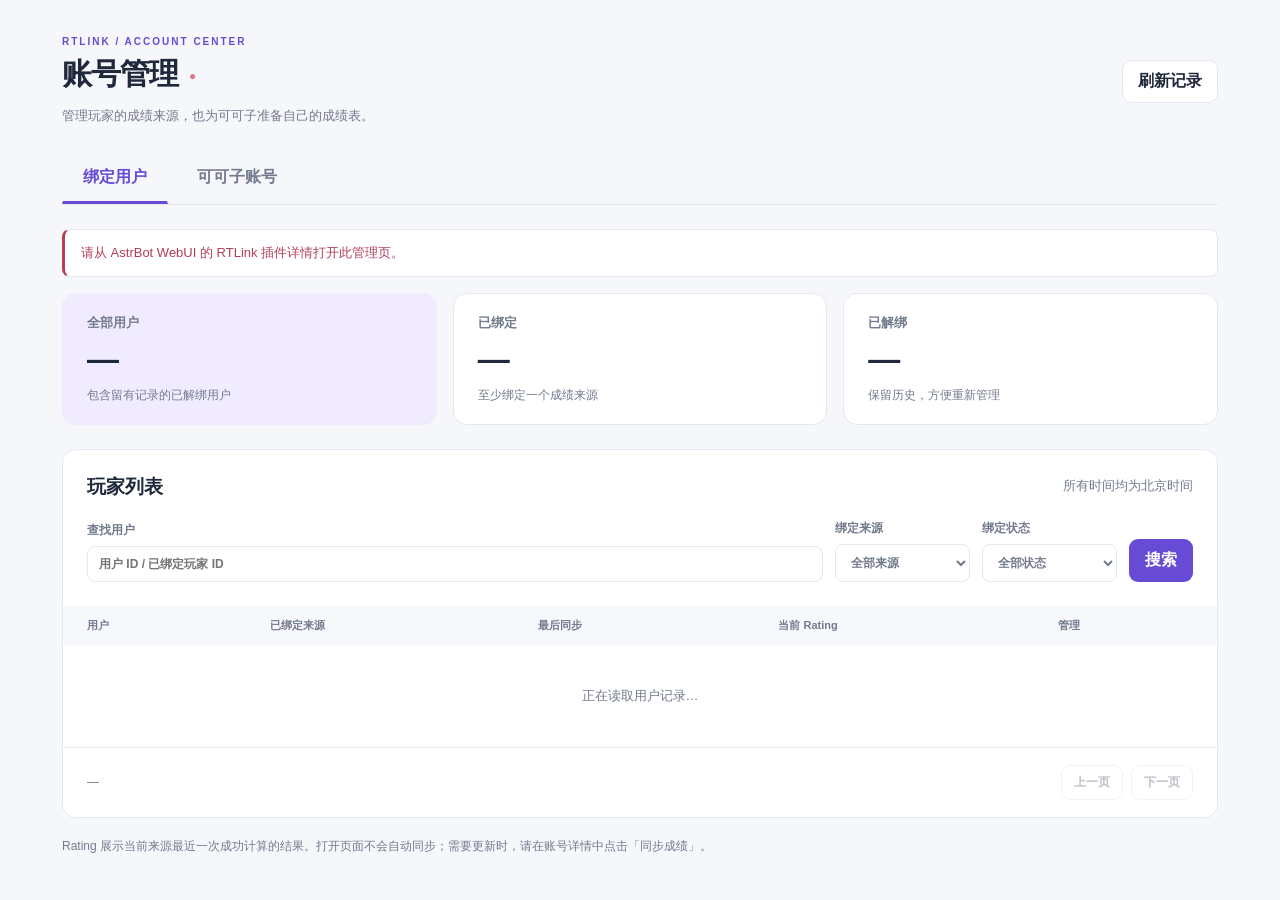
==== pages/manage/index.html @ 7ce9bfbc "feat: 添加可可子独立成绩与账号管理页 为可可子保存独立的菌菌与 Sakura 绑定，并通过 target 参数区分 AI 与发言者成绩；新增登录态管理页，汇总用户来源、同步时间、Rating，支" ====
<!doctype html>
<html lang="zh-CN">
<head>
  <meta charset="utf-8">
  <meta name="viewport" content="width=device-width, initial-scale=1">
  <title>用户与可可子账号管理</title>
  <link rel="stylesheet" href="./style.css">
</head>
<body>
  <main>
    <header class="heading">
      <div><p class="eyebrow">RTLINK / ACCOUNT CENTER</p><h1>账号管理<span class="dot">●</span></h1><p class="muted">管理玩家的成绩来源，也为可可子准备自己的成绩表。</p></div>
      <button id="refresh" type="button" class="secondary">刷新记录</button>
    </header>
    <nav aria-label="账号管理导航">
      <button id="tab-users" type="button" aria-current="page">绑定用户</button>
      <button id="tab-bot" type="button">可可子账号</button>
    </nav>
    <p id="notice" role="status" aria-live="polite" hidden></p>
    <section id="users-panel" aria-labelledby="tab-users">
      <div class="stats">
        <article><span>全部用户</span><strong id="stat-total">—</strong><small>包含留有记录的已解绑用户</small></article>
        <article><span>已绑定</span><strong id="stat-bound">—</strong><small>至少绑定一个成绩来源</small></article>
        <article><span>已解绑</span><strong id="stat-unbound">—</strong><small>保留历史，方便重新管理</small></article>
      </div>
      <section class="panel">
        <div class="section-title"><h2>玩家列表</h2><span class="muted">所有时间均为北京时间</span></div>
        <form id="filters" class="filters">
          <label class="search">查找用户<input id="search" type="search" placeholder="用户 ID / 已绑定玩家 ID" maxlength="100"></label>
          <label>绑定来源<select id="source"><option value="">全部来源</option value="kinoko">菌菌</option><option value="sakura">SakuraBot</option></select></label>
          <label>绑定状态<select id="status"><option value="all">全部状态</option><option value="bound">已绑定</option><option value="unbound">已解绑</option></select></label>
          <button type="submit">搜索</button>
        </form>
        <div class="table-wrap"><table><thead><tr><th>用户</th><th>已绑定来源</th><th>最后同步</th><th>当前 Rating</th><th>管理</th></tr></thead><tbody id="users-body"><tr><td colspan="5" class="empty">正在读取用户记录…</td></tr></tbody></table></div>
        <footer class="pagination"><span id="page-info">—</span><div><button id="previous" type="button" class="secondary" disabled>上一页</button><button id="next" type="button" class="secondary" disabled>下一页</button></div></footer>
      </section>
    </section>
    <section id="bot-panel" aria-labelledby="tab-bot" hidden>
      <div class="bot-intro"><div class="avatar">可</div><div><p class="eyebrow">KOKO / AI PLAYER</p><h2>可可子的成绩表</h2><p class="muted">独立保存两个来源的账号。AI 可以查询自己的成绩、Rating 和练习建议。</p></div></div>
      <div id="bot-account" class="account-content"><p class="empty">正在读取可可子账号…</p></div>
    </section>
    <p class="footnote">Rating 展示当前来源最近一次成功计算的结果。打开页面不会自动同步；需要更新时，请在账号详情中点击「同步成绩」。</p>
  </main>
  <dialog id="account-dialog" aria-labelledby="dialog-title">
    <div class="dialog-heading"><div><p class="eyebrow">PLAYER ACCOUNT</p><h2 id="dialog-title">用户详情</h2></div><button id="close-dialog" type="button" class="secondary">关闭</button></div>
    <p id="dialog-notice" role="status" hidden></p>
    <div id="dialog-content" class="account-content"></div>
  </dialog>
  <script type="module" src="./app.js"></script>
</body>
</html>
---- pages/manage/style.css ----
:root{font-family:Inter,"Segoe UI","Microsoft YaHei",sans-serif;color:#20283b;background:#f6f7fb;--surface:#fff;--soft:#f7f8fc;--line:#e6e8f1;--muted:#727a8d;--accent:#684bd4;--tint:#f0ebff;--danger:#b63e55;color-scheme:light}
:root[data-theme=dark]{color:#e6e8f1;background:#151722;--surface:#202330;--soft:#282b39;--line:#363b4e;--muted:#a7aec1;--accent:#bba5ff;--tint:#373047;--danger:#ffa3b5;color-scheme:dark}
*{box-sizing:border-box}body{margin:0}main{max-width:1220px;margin:auto;padding:36px 32px 24px}h1,h2,h3,p{margin:0}h1{font-size:30px;font-weight:750;letter-spacing:-1px;margin:7px 0 10px}h2{font-size:19px}h3{font-size:18px}button,input,select{font:inherit}button{border:1px solid transparent;border-radius:9px;background:var(--accent);color:var(--surface);padding:10px 15px;font-weight:600;cursor:pointer;white-space:nowrap}button:hover{filter:brightness(.95)}button:disabled{opacity:.48;cursor:default}button.secondary{background:var(--surface);color:inherit;border-color:var(--line)}button.danger{background:transparent;color:var(--danger);border-color:var(--line)}button:focus-visible,summary:focus-visible{outline:3px solid var(--accent);outline-offset:3px}input,select{width:100%;background:var(--surface);color:inherit;border:1px solid var(--line);border-radius:8px;padding:10px 11px;min-width:0}input:focus,select:focus{outline:2px solid var(--accent);outline-offset:1px}input[type=password]{font-family:monospace}label{display:grid;gap:7px;font-size:12px;font-weight:600;color:var(--muted)}small{font-size:12px;color:var(--muted)}.muted,.footnote{color:var(--muted);font-size:13px;line-height:1.7}.eyebrow{font-size:10px;letter-spacing:2px;font-weight:750;color:var(--accent)}.heading{display:flex;justify-content:space-between;align-items:center;gap:20px}.dot{color:#e27990;font-size:12px;margin-left:11px;vertical-align:middle}nav{display:flex;gap:8px;border-bottom:1px solid var(--line);margin:26px 0 24px}nav button{border-radius:0;background:none;color:var(--muted);border-bottom:3px solid transparent;padding:13px 20px}nav [aria-current=page]{color:var(--accent);border-bottom-color:var(--accent)}.stats{display:grid;grid-template-columns:repeat(3,1fr);gap:16px;margin-bottom:24px}.stats article,.panel,.source-card{background:var(--surface);border:1px solid var(--line);border-radius:14px}.stats article{padding:20px 24px;display:grid;gap:9px}.stats span{font-size:13px;font-weight:600;color:var(--muted)}.stats strong{font-size:32px;font-weight:650;font-variant-numeric:tabular-nums}.stats article:first-child{background:var(--tint);border-color:transparent}.section-title{display:flex;align-items:center;justify-content:space-between;gap:12px;padding:24px 24px 0}.filters{display:flex;gap:12px;align-items:end;padding:20px 24px 24px}.filters .search{flex:1}.filters select{min-width:135px}.table-wrap{overflow-x:auto}table{border-collapse:collapse;width:100%;font-size:13px;text-align:left;white-space:nowrap}th{background:var(--soft);padding:12px 24px;color:var(--muted);font-size:11px;font-weight:600}td{padding:18px 24px;border-bottom:1px solid var(--line);vertical-align:middle}td small{display:block;line-height:1.7}td .name{font-weight:650;font-variant-numeric:tabular-nums}td .rating{font-size:23px;font-weight:650;color:var(--accent);font-variant-numeric:tabular-nums}.chip{display:inline-block;border-radius:6px;background:var(--tint);color:var(--accent);font-size:11px;padding:5px 8px;margin:2px 6px 2px 0;font-weight:600}.chip.quiet{color:var(--muted);background:var(--soft)}.chip.sakura{background:#fbeef3;color:#b44a74}:root[data-theme=dark] .chip.sakura{background:#442b3a;color:#eda6c5}.pagination{display:flex;justify-content:space-between;align-items:center;padding:17px 24px;color:var(--muted);font-size:12px;gap:12px}.pagination div{display:flex;gap:8px}.pagination button{padding:8px 12px}.empty{text-align:center;padding:42px 20px;color:var(--muted)}.footnote{font-size:12px;margin-top:18px}.bot-intro{display:flex;gap:20px;align-items:center;margin:30px 0}.bot-intro h2{font-size:25px;margin:8px 0}.avatar{flex-shrink:0;background:var(--tint);color:var(--accent);font-weight:700;font-size:30px;width:80px;height:80px;border-radius:25px;display:grid;place-items:center}.account-summary{background:var(--tint);padding:18px 22px;border-radius:12px;margin-bottom:18px;display:flex;align-items:center;gap:16px;flex-wrap:wrap}.account-summary strong{font-size:27px;color:var(--accent);font-variant-numeric:tabular-nums}.account-summary small{display:block;margin-top:4px}.source-grid{display:grid;grid-template-columns:repeat(2,minmax(0,1fr));gap:16px}.source-card{padding:22px;min-width:0}.source-header{display:flex;justify-content:space-between;align-items:center;gap:8px}.source-card dl{margin:22px 0;display:grid;grid-template-columns:85px minmax(0,1fr);gap:13px;font-size:12px;line-height:1.6}.source-card dt{color:var(--muted)}.source-card dd{margin:0;word-break:break-all}.actions{display:flex;gap:8px;flex-wrap:wrap}.actions button{font-size:12px;padding:9px 11px}details{margin-top:21px;padding-top:18px;border-top:1px solid var(--line)}summary{cursor:pointer;font-size:13px;font-weight:600;color:var(--accent)}.bind-form{display:grid;gap:13px;margin-top:17px}.form-row{display:grid;grid-template-columns:1fr 115px;gap:12px}.bind-form button{justify-self:start}.bind-form small{line-height:1.6}#notice,#dialog-notice{border:1px solid var(--line);border-left:3px solid var(--accent);border-radius:8px;background:var(--surface);padding:12px 16px;font-size:13px;line-height:1.65;margin:16px 0;overflow-wrap:anywhere}#notice.error,#dialog-notice.error{border-left-color:var(--danger);color:var(--danger)}dialog{width:min(960px,calc(100% - 32px));max-height:90vh;padding:26px;border:1px solid var(--line);border-radius:18px;color:inherit;background:var(--soft);box-shadow:0 25px 100px #0003}dialog::backdrop{background:#19203388}.dialog-heading{display:flex;align-items:center;justify-content:space-between;gap:16px;margin-bottom:24px}.dialog-heading h2{margin-top:7px;overflow-wrap:anywhere}[hidden]{display:none!important}
@media(max-width:760px){main{padding:24px 16px}.heading{align-items:start}h1{font-size:26px}.heading .muted{max-width:240px}.stats{gap:10px}.stats article{padding:16px}.stats small{font-size:10px}.filters{flex-wrap:wrap;padding:18px}.filters .search{flex-basis:100%}.filters label{flex:1}.filters select{min-width:90px}.section-title{padding:20px 18px 0;align-items:start;flex-direction:column}th,td{padding:12px 18px}.source-grid{grid-template-columns:1fr}dialog{padding:18px}.bot-intro{align-items:start}.avatar{height:60px;width:60px;border-radius:18px}.bot-intro h2{font-size:22px}}
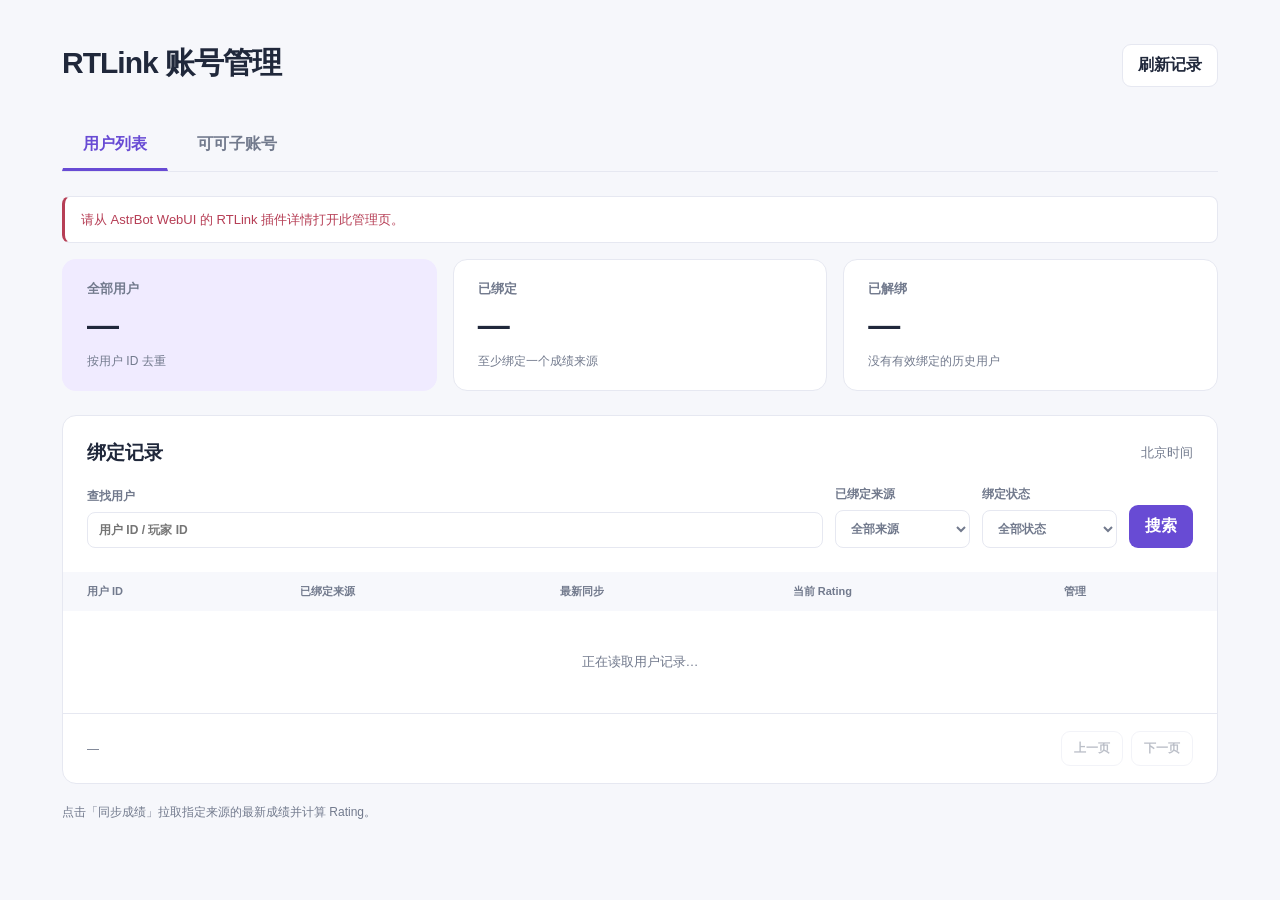
==== commit 94def422: "fix: 统一 RTLink 指令并修复成绩同步与账号管理" ====
--- a/pages/manage/index.html
+++ b/pages/manage/index.html
@@ -9,40 +9,41 @@
 <body>
   <main>
     <header class="heading">
-      <div><p class="eyebrow">RTLINK / ACCOUNT CENTER</p><h1>账号管理<span class="dot">●</span></h1><p class="muted">管理玩家的成绩来源，也为可可子准备自己的成绩表。</p></div>
+      <h1>RTLink 账号管理</h1>
       <button id="refresh" type="button" class="secondary">刷新记录</button>
     </header>
     <nav aria-label="账号管理导航">
-      <button id="tab-users" type="button" aria-current="page">绑定用户</button>
+      <button id="tab-users" type="button" aria-current="page">用户列表</button>
       <button id="tab-bot" type="button">可可子账号</button>
     </nav>
     <p id="notice" role="status" aria-live="polite" hidden></p>
     <section id="users-panel" aria-labelledby="tab-users">
       <div class="stats">
-        <article><span>全部用户</span><strong id="stat-total">—</strong><small>包含留有记录的已解绑用户</small></article>
+        <article><span>全部用户</span><strong id="stat-total">—</strong><small>按用户 ID 去重</small></article>
         <article><span>已绑定</span><strong id="stat-bound">—</strong><small>至少绑定一个成绩来源</small></article>
-        <article><span>已解绑</span><strong id="stat-unbound">—</strong><small>保留历史，方便重新管理</small></article>
+        <article><span>已解绑</span><strong id="stat-unbound">—</strong><small>没有有效绑定的历史用户</small></article>
       </div>
       <section class="panel">
-        <div class="section-title"><h2>玩家列表</h2><span class="muted">所有时间均为北京时间</span></div>
+        <div class="section-title"><h2>绑定记录</h2><span class="muted">北京时间</span></div>
         <form id="filters" class="filters">
-          <label class="search">查找用户<input id="search" type="search" placeholder="用户 ID / 已绑定玩家 ID" maxlength="100"></label>
-          <label>绑定来源<select id="source"><option value="">全部来源</option value="kinoko">菌菌</option><option value="sakura">SakuraBot</option></select></label>
+          <label class="search">查找用户<input id="search" type="search" placeholder="用户 ID / 玩家 ID" maxlength="100"></label>
+          <label>已绑定来源<select id="source"><option value="">全部来源</option></select></label>
           <label>绑定状态<select id="status"><option value="all">全部状态</option><option value="bound">已绑定</option><option value="unbound">已解绑</option></select></label>
           <button type="submit">搜索</button>
         </form>
-        <div class="table-wrap"><table><thead><tr><th>用户</th><th>已绑定来源</th><th>最后同步</th><th>当前 Rating</th><th>管理</th></tr></thead><tbody id="users-body"><tr><td colspan="5" class="empty">正在读取用户记录…</td></tr></tbody></table></div>
+        <p id="users-notice" class="list-notice error" role="status" hidden></p>
+        <div class="table-wrap"><table><thead><tr><th>用户 ID</th><th>已绑定来源</th><th>最新同步</th><th>当前 Rating</th><th>管理</th></tr></thead><tbody id="users-body"><tr><td colspan="5" class="empty">正在读取用户记录…</td></tr></tbody></table></div>
         <footer class="pagination"><span id="page-info">—</span><div><button id="previous" type="button" class="secondary" disabled>上一页</button><button id="next" type="button" class="secondary" disabled>下一页</button></div></footer>
       </section>
     </section>
     <section id="bot-panel" aria-labelledby="tab-bot" hidden>
-      <div class="bot-intro"><div class="avatar">可</div><div><p class="eyebrow">KOKO / AI PLAYER</p><h2>可可子的成绩表</h2><p class="muted">独立保存两个来源的账号。AI 可以查询自己的成绩、Rating 和练习建议。</p></div></div>
+      <div class="bot-intro"><div class="avatar" aria-hidden="true">可</div><div><h2>可可子的成绩表</h2><p class="muted">可可子使用自己的绑定查询成绩、Rating 和练习建议。</p></div></div>
       <div id="bot-account" class="account-content"><p class="empty">正在读取可可子账号…</p></div>
     </section>
-    <p class="footnote">Rating 展示当前来源最近一次成功计算的结果。打开页面不会自动同步；需要更新时，请在账号详情中点击「同步成绩」。</p>
+    <p class="footnote">点击「同步成绩」拉取指定来源的最新成绩并计算 Rating。</p>
   </main>
   <dialog id="account-dialog" aria-labelledby="dialog-title">
-    <div class="dialog-heading"><div><p class="eyebrow">PLAYER ACCOUNT</p><h2 id="dialog-title">用户详情</h2></div><button id="close-dialog" type="button" class="secondary">关闭</button></div>
+    <div class="dialog-heading"><h2 id="dialog-title">用户详情</h2><button id="close-dialog" type="button" class="secondary">关闭</button></div>
     <p id="dialog-notice" role="status" hidden></p>
     <div id="dialog-content" class="account-content"></div>
   </dialog>
--- a/pages/manage/style.css
+++ b/pages/manage/style.css
@@ -1,4 +1,5 @@
 :root{font-family:Inter,"Segoe UI","Microsoft YaHei",sans-serif;color:#20283b;background:#f6f7fb;--surface:#fff;--soft:#f7f8fc;--line:#e6e8f1;--muted:#727a8d;--accent:#684bd4;--tint:#f0ebff;--danger:#b63e55;color-scheme:light}
 :root[data-theme=dark]{color:#e6e8f1;background:#151722;--surface:#202330;--soft:#282b39;--line:#363b4e;--muted:#a7aec1;--accent:#bba5ff;--tint:#373047;--danger:#ffa3b5;color-scheme:dark}
-*{box-sizing:border-box}body{margin:0}main{max-width:1220px;margin:auto;padding:36px 32px 24px}h1,h2,h3,p{margin:0}h1{font-size:30px;font-weight:750;letter-spacing:-1px;margin:7px 0 10px}h2{font-size:19px}h3{font-size:18px}button,input,select{font:inherit}button{border:1px solid transparent;border-radius:9px;background:var(--accent);color:var(--surface);padding:10px 15px;font-weight:600;cursor:pointer;white-space:nowrap}button:hover{filter:brightness(.95)}button:disabled{opacity:.48;cursor:default}button.secondary{background:var(--surface);color:inherit;border-color:var(--line)}button.danger{background:transparent;color:var(--danger);border-color:var(--line)}button:focus-visible,summary:focus-visible{outline:3px solid var(--accent);outline-offset:3px}input,select{width:100%;background:var(--surface);color:inherit;border:1px solid var(--line);border-radius:8px;padding:10px 11px;min-width:0}input:focus,select:focus{outline:2px solid var(--accent);outline-offset:1px}input[type=password]{font-family:monospace}label{display:grid;gap:7px;font-size:12px;font-weight:600;color:var(--muted)}small{font-size:12px;color:var(--muted)}.muted,.footnote{color:var(--muted);font-size:13px;line-height:1.7}.eyebrow{font-size:10px;letter-spacing:2px;font-weight:750;color:var(--accent)}.heading{display:flex;justify-content:space-between;align-items:center;gap:20px}.dot{color:#e27990;font-size:12px;margin-left:11px;vertical-align:middle}nav{display:flex;gap:8px;border-bottom:1px solid var(--line);margin:26px 0 24px}nav button{border-radius:0;background:none;color:var(--muted);border-bottom:3px solid transparent;padding:13px 20px}nav [aria-current=page]{color:var(--accent);border-bottom-color:var(--accent)}.stats{display:grid;grid-template-columns:repeat(3,1fr);gap:16px;margin-bottom:24px}.stats article,.panel,.source-card{background:var(--surface);border:1px solid var(--line);border-radius:14px}.stats article{padding:20px 24px;display:grid;gap:9px}.stats span{font-size:13px;font-weight:600;color:var(--muted)}.stats strong{font-size:32px;font-weight:650;font-variant-numeric:tabular-nums}.stats article:first-child{background:var(--tint);border-color:transparent}.section-title{display:flex;align-items:center;justify-content:space-between;gap:12px;padding:24px 24px 0}.filters{display:flex;gap:12px;align-items:end;padding:20px 24px 24px}.filters .search{flex:1}.filters select{min-width:135px}.table-wrap{overflow-x:auto}table{border-collapse:collapse;width:100%;font-size:13px;text-align:left;white-space:nowrap}th{background:var(--soft);padding:12px 24px;color:var(--muted);font-size:11px;font-weight:600}td{padding:18px 24px;border-bottom:1px solid var(--line);vertical-align:middle}td small{display:block;line-height:1.7}td .name{font-weight:650;font-variant-numeric:tabular-nums}td .rating{font-size:23px;font-weight:650;color:var(--accent);font-variant-numeric:tabular-nums}.chip{display:inline-block;border-radius:6px;background:var(--tint);color:var(--accent);font-size:11px;padding:5px 8px;margin:2px 6px 2px 0;font-weight:600}.chip.quiet{color:var(--muted);background:var(--soft)}.chip.sakura{background:#fbeef3;color:#b44a74}:root[data-theme=dark] .chip.sakura{background:#442b3a;color:#eda6c5}.pagination{display:flex;justify-content:space-between;align-items:center;padding:17px 24px;color:var(--muted);font-size:12px;gap:12px}.pagination div{display:flex;gap:8px}.pagination button{padding:8px 12px}.empty{text-align:center;padding:42px 20px;color:var(--muted)}.footnote{font-size:12px;margin-top:18px}.bot-intro{display:flex;gap:20px;align-items:center;margin:30px 0}.bot-intro h2{font-size:25px;margin:8px 0}.avatar{flex-shrink:0;background:var(--tint);color:var(--accent);font-weight:700;font-size:30px;width:80px;height:80px;border-radius:25px;display:grid;place-items:center}.account-summary{background:var(--tint);padding:18px 22px;border-radius:12px;margin-bottom:18px;display:flex;align-items:center;gap:16px;flex-wrap:wrap}.account-summary strong{font-size:27px;color:var(--accent);font-variant-numeric:tabular-nums}.account-summary small{display:block;margin-top:4px}.source-grid{display:grid;grid-template-columns:repeat(2,minmax(0,1fr));gap:16px}.source-card{padding:22px;min-width:0}.source-header{display:flex;justify-content:space-between;align-items:center;gap:8px}.source-card dl{margin:22px 0;display:grid;grid-template-columns:85px minmax(0,1fr);gap:13px;font-size:12px;line-height:1.6}.source-card dt{color:var(--muted)}.source-card dd{margin:0;word-break:break-all}.actions{display:flex;gap:8px;flex-wrap:wrap}.actions button{font-size:12px;padding:9px 11px}details{margin-top:21px;padding-top:18px;border-top:1px solid var(--line)}summary{cursor:pointer;font-size:13px;font-weight:600;color:var(--accent)}.bind-form{display:grid;gap:13px;margin-top:17px}.form-row{display:grid;grid-template-columns:1fr 115px;gap:12px}.bind-form button{justify-self:start}.bind-form small{line-height:1.6}#notice,#dialog-notice{border:1px solid var(--line);border-left:3px solid var(--accent);border-radius:8px;background:var(--surface);padding:12px 16px;font-size:13px;line-height:1.65;margin:16px 0;overflow-wrap:anywhere}#notice.error,#dialog-notice.error{border-left-color:var(--danger);color:var(--danger)}dialog{width:min(960px,calc(100% - 32px));max-height:90vh;padding:26px;border:1px solid var(--line);border-radius:18px;color:inherit;background:var(--soft);box-shadow:0 25px 100px #0003}dialog::backdrop{background:#19203388}.dialog-heading{display:flex;align-items:center;justify-content:space-between;gap:16px;margin-bottom:24px}.dialog-heading h2{margin-top:7px;overflow-wrap:anywhere}[hidden]{display:none!important}
-@media(max-width:760px){main{padding:24px 16px}.heading{align-items:start}h1{font-size:26px}.heading .muted{max-width:240px}.stats{gap:10px}.stats article{padding:16px}.stats small{font-size:10px}.filters{flex-wrap:wrap;padding:18px}.filters .search{flex-basis:100%}.filters label{flex:1}.filters select{min-width:90px}.section-title{padding:20px 18px 0;align-items:start;flex-direction:column}th,td{padding:12px 18px}.source-grid{grid-template-columns:1fr}dialog{padding:18px}.bot-intro{align-items:start}.avatar{height:60px;width:60px;border-radius:18px}.bot-intro h2{font-size:22px}}
+*{box-sizing:border-box}body{margin:0}main{max-width:1220px;margin:auto;padding:36px 32px 24px}h1,h2,h3,p{margin:0}h1{font-size:30px;font-weight:750;letter-spacing:-1px;margin:7px 0 10px}h2{font-size:19px}h3{font-size:18px}button,input,select{font:inherit}button{border:1px solid transparent;border-radius:9px;background:var(--accent);color:var(--surface);padding:10px 15px;font-weight:600;cursor:pointer;white-space:nowrap}button:hover{filter:brightness(.95)}button:disabled{opacity:.48;cursor:default}button.secondary{background:var(--surface);color:inherit;border-color:var(--line)}button.danger{background:transparent;color:var(--danger);border-color:var(--line)}button:focus-visible,summary:focus-visible{outline:3px solid var(--accent);outline-offset:3px}input,select{width:100%;background:var(--surface);color:inherit;border:1px solid var(--line);border-radius:8px;padding:10px 11px;min-width:0}input:focus,select:focus{outline:2px solid var(--accent);outline-offset:1px}input[type=password]{font-family:monospace}label{display:grid;gap:7px;font-size:12px;font-weight:600;color:var(--muted)}small{font-size:12px;color:var(--muted)}.muted,.footnote{color:var(--muted);font-size:13px;line-height:1.7}.heading{display:flex;justify-content:space-between;align-items:center;gap:20px}nav{display:flex;gap:8px;border-bottom:1px solid var(--line);margin:26px 0 24px}nav button{border-radius:0;background:none;color:var(--muted);border-bottom:3px solid transparent;padding:13px 20px}nav [aria-current=page]{color:var(--accent);border-bottom-color:var(--accent)}.stats{display:grid;grid-template-columns:repeat(3,1fr);gap:16px;margin-bottom:24px}.stats article,.panel,.source-card{background:var(--surface);border:1px solid var(--line);border-radius:14px}.stats article{padding:20px 24px;display:grid;gap:9px}.stats span{font-size:13px;font-weight:600;color:var(--muted)}.stats strong{font-size:32px;font-weight:650;font-variant-numeric:tabular-nums}.stats article:first-child{background:var(--tint);border-color:transparent}.section-title{display:flex;align-items:center;justify-content:space-between;gap:12px;padding:24px 24px 0}.filters{display:flex;gap:12px;align-items:end;padding:20px 24px 24px}.filters .search{flex:1}.filters select{min-width:135px}.table-wrap{overflow-x:auto}table{border-collapse:collapse;width:100%;font-size:13px;text-align:left;white-space:nowrap}th{background:var(--soft);padding:12px 24px;color:var(--muted);font-size:11px;font-weight:600}td{padding:18px 24px;border-bottom:1px solid var(--line);vertical-align:middle}td small{display:block;line-height:1.7}td .name{font-weight:650;font-variant-numeric:tabular-nums}td .rating{font-size:23px;font-weight:650;color:var(--accent);font-variant-numeric:tabular-nums}.chip{display:inline-block;border-radius:6px;background:var(--tint);color:var(--accent);font-size:11px;padding:5px 8px;margin:2px 6px 2px 0;font-weight:600}.chip.quiet{color:var(--muted);background:var(--soft)}.chip.sakura{background:#fbeef3;color:#b44a74}:root[data-theme=dark] .chip.sakura{background:#442b3a;color:#eda6c5}.pagination{display:flex;justify-content:space-between;align-items:center;padding:17px 24px;color:var(--muted);font-size:12px;gap:12px}.pagination div{display:flex;gap:8px}.pagination button{padding:8px 12px}.empty{text-align:center;padding:42px 20px;color:var(--muted)}.footnote{font-size:12px;margin-top:18px}.bot-intro{display:flex;gap:20px;align-items:center;margin:30px 0}.bot-intro h2{font-size:25px;margin:8px 0}.avatar{flex-shrink:0;background:var(--tint);color:var(--accent);font-weight:700;font-size:30px;width:80px;height:80px;border-radius:25px;display:grid;place-items:center}.account-summary{background:var(--tint);padding:18px 22px;border-radius:12px;margin-bottom:18px;display:flex;align-items:center;gap:16px;flex-wrap:wrap}.account-summary strong{font-size:27px;color:var(--accent);font-variant-numeric:tabular-nums}.account-summary small{display:block;margin-top:4px}.source-grid{display:grid;grid-template-columns:repeat(2,minmax(0,1fr));gap:16px}.source-card{padding:22px;min-width:0}.source-header{display:flex;justify-content:space-between;align-items:center;gap:8px}.source-card dl{margin:22px 0;display:grid;grid-template-columns:85px minmax(0,1fr);gap:13px;font-size:12px;line-height:1.6}.source-card dt{color:var(--muted)}.source-card dd{margin:0;word-break:break-all}.actions{display:flex;gap:8px;flex-wrap:wrap}.actions button{font-size:12px;padding:9px 11px}details{margin-top:21px;padding-top:18px;border-top:1px solid var(--line)}summary{cursor:pointer;font-size:13px;font-weight:600;color:var(--accent)}.bind-form{display:grid;gap:13px;margin-top:17px}.form-row{display:grid;grid-template-columns:1fr 115px;gap:12px}.bind-form button{justify-self:start}.bind-form small{line-height:1.6}#notice,#dialog-notice{border:1px solid var(--line);border-left:3px solid var(--accent);border-radius:8px;background:var(--surface);padding:12px 16px;font-size:13px;line-height:1.65;margin:16px 0;overflow-wrap:anywhere}#notice.error,#dialog-notice.error{border-left-color:var(--danger);color:var(--danger)}dialog{width:min(960px,calc(100% - 32px));max-height:90vh;padding:26px;border:1px solid var(--line);border-radius:18px;color:inherit;background:var(--soft);box-shadow:0 25px 100px #0003}dialog::backdrop{background:#19203388}.dialog-heading{display:flex;align-items:center;justify-content:space-between;gap:16px;margin-bottom:24px}.dialog-heading h2{overflow-wrap:anywhere}[hidden]{display:none!important}
+@media(max-width:760px){main{padding:24px 16px}.heading{align-items:start}h1{font-size:26px}.stats{gap:10px}.stats article{padding:16px}.stats small{font-size:10px}.filters{flex-wrap:wrap;padding:18px}.filters .search{flex-basis:100%}.filters label{flex:1}.filters select{min-width:90px}.section-title{padding:20px 18px 0;align-items:start;flex-direction:column}th,td{padding:12px 18px}.source-grid{grid-template-columns:1fr}dialog{padding:18px}.bot-intro{align-items:start}.avatar{height:60px;width:60px;border-radius:18px}.bot-intro h2{font-size:22px}}
+.list-notice{margin:0 24px 18px;color:var(--danger);font-size:13px;line-height:1.65;overflow-wrap:anywhere}
